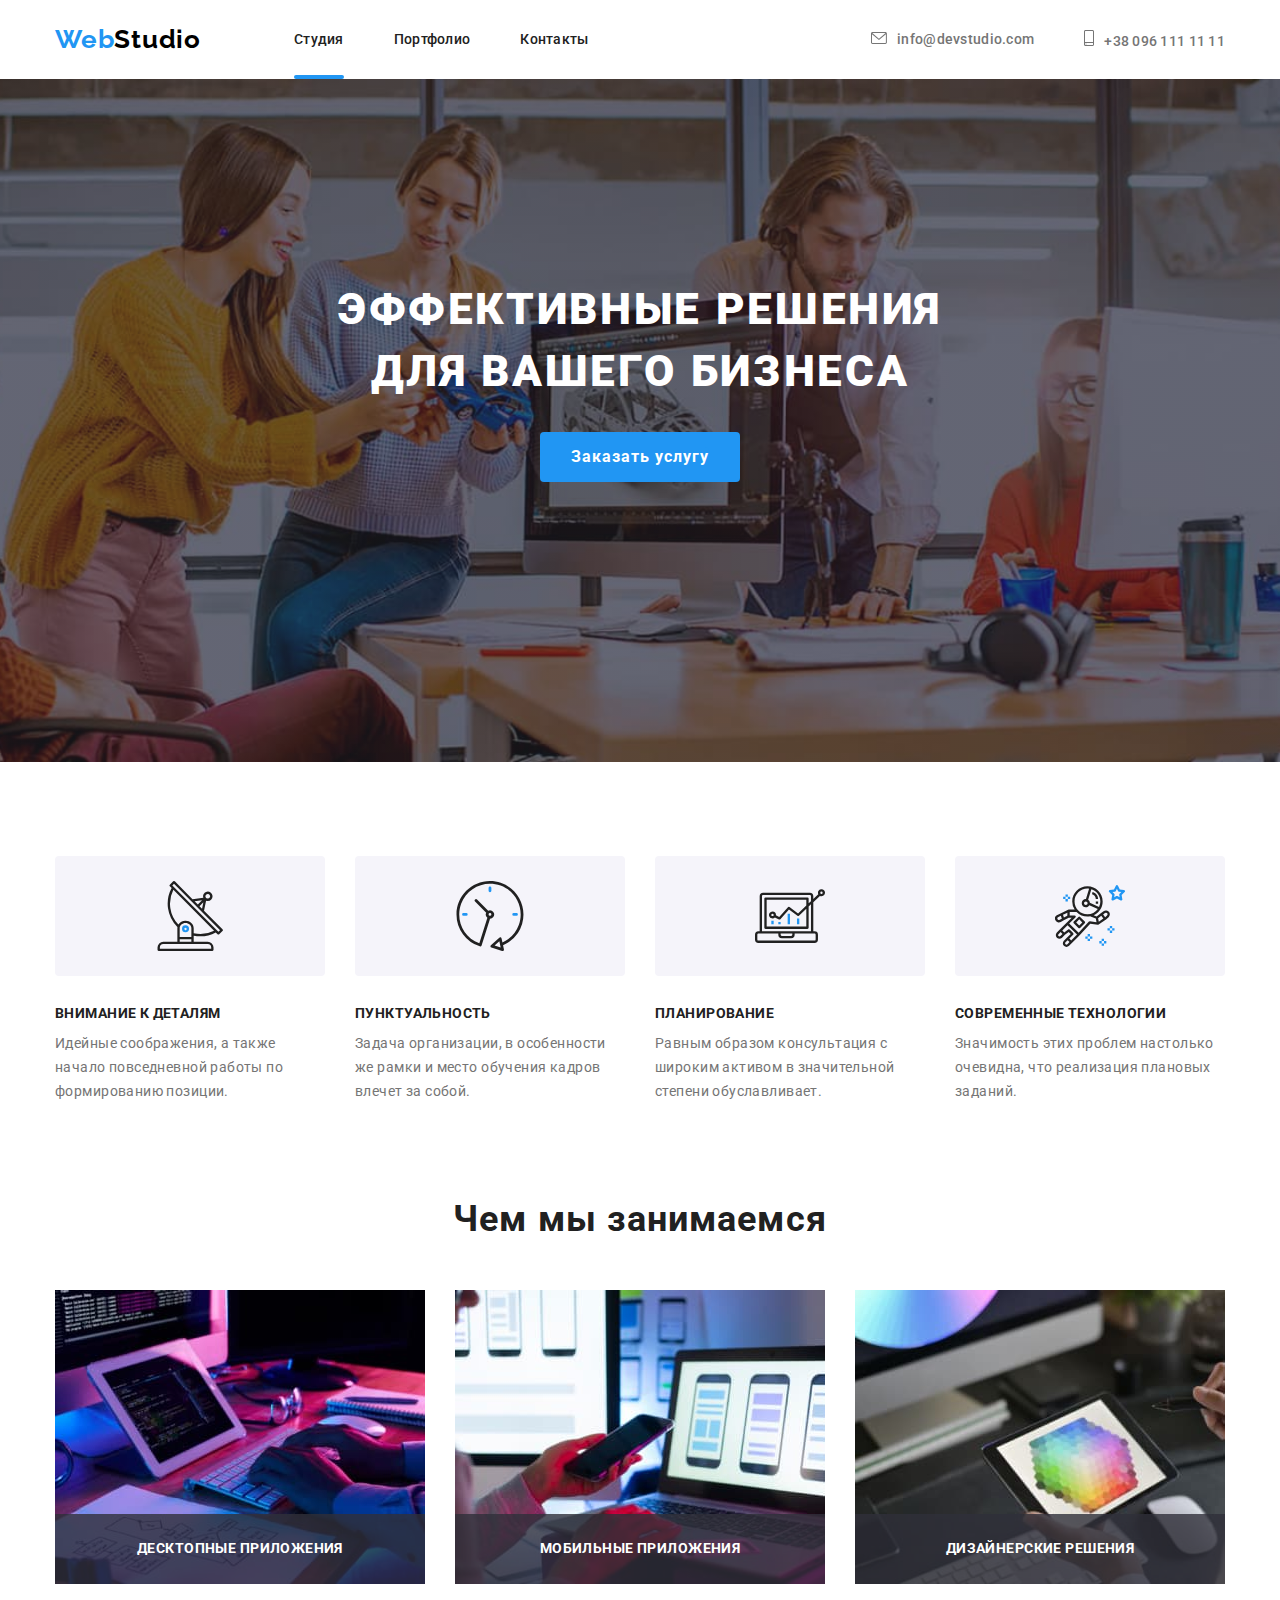
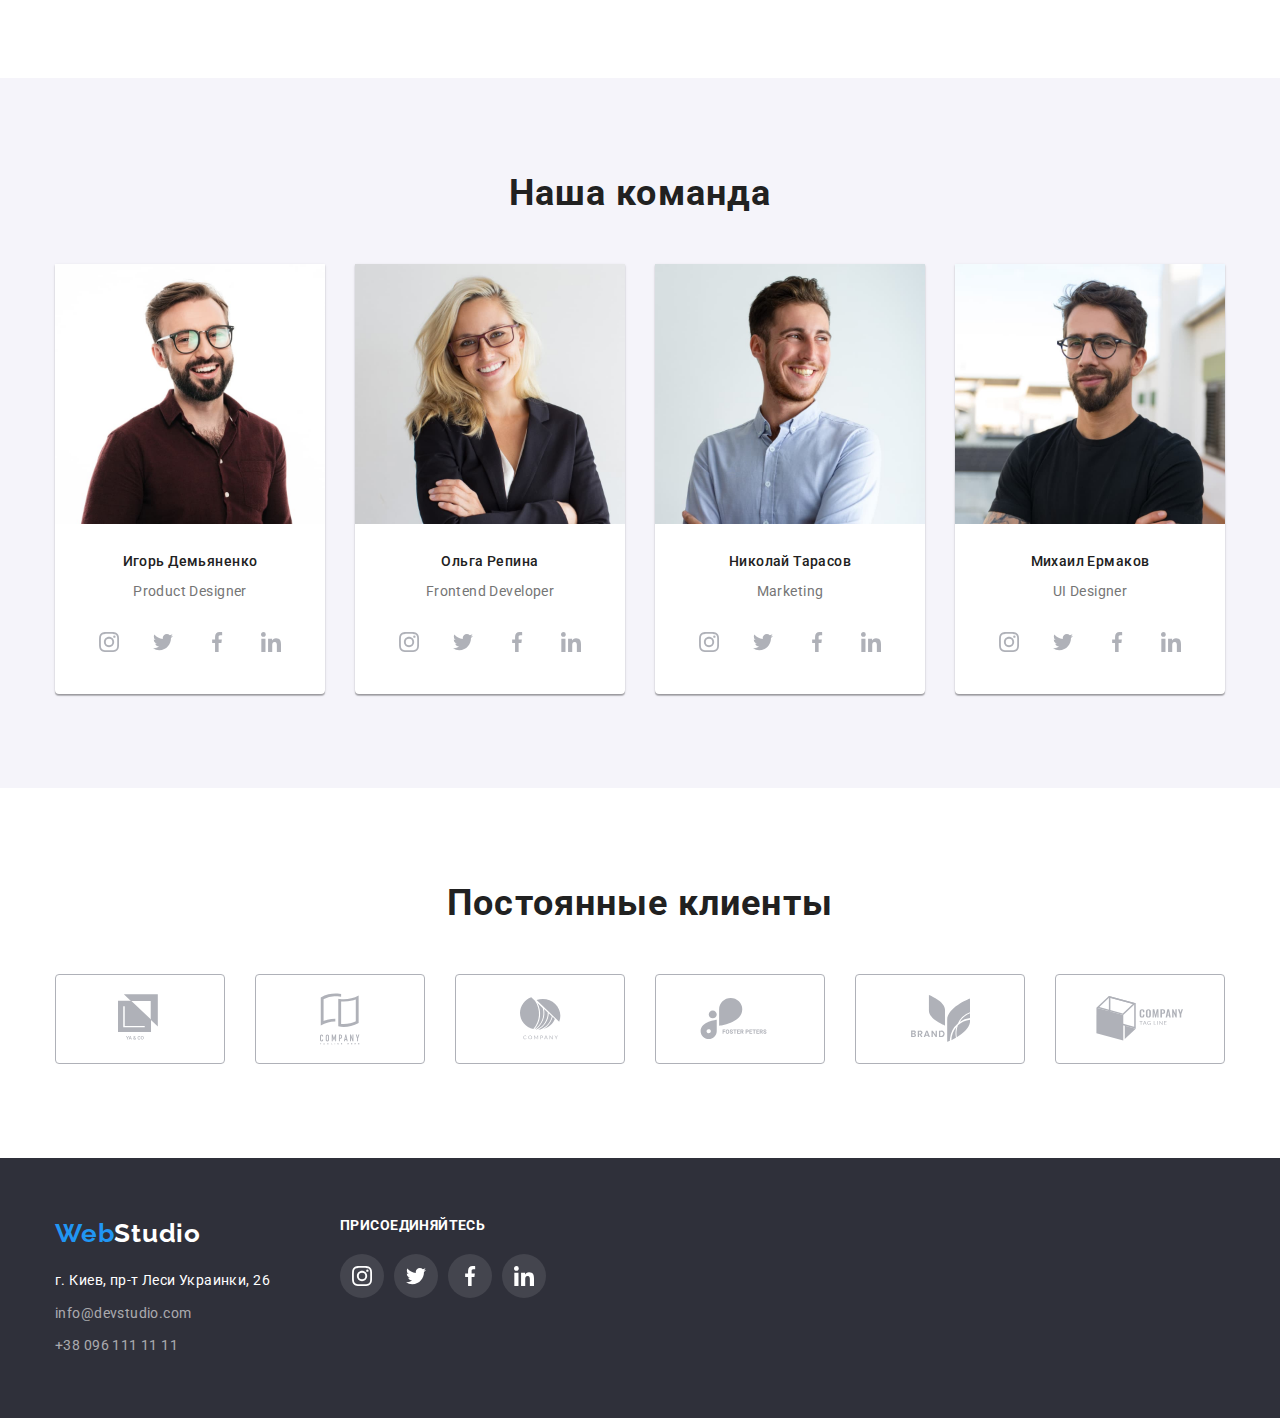
==== index.html @ 9f190685 "added clone hw5" ====
<!DOCTYPE html>
<html 
lang="ru">
<head>
<meta http-equiv="Content-Type" content="text/html;charset=UTF-8">
<title>WebStudio</title>
<link rel="stylesheet" href="https://cdnjs.cloudflare.com/ajax/libs/modern-normalize/1.0.0/modern-normalize.min.css">
<link rel="preconnect" href="https://fonts.gstatic.com">
<link href="https://fonts.googleapis.com/css2?family=Raleway:wght@700&family=Roboto:wght@400;500;700;900&display=swap" rel="stylesheet">
<link rel="stylesheet" href="./css/styles.css">      
</head>
    <body>
            <!-- Шапка сайта -->
            <header class="container">
                 <div class="site-navigation">
                         <nav>
                            <div class="logo-container">
                                <a class="logo link" href="./index.html">
                                    <p><span class="logo-part">Web</span>Studio</p>
                                </a>
                                <ul class="nav-container">
                                    <li class="send"><a class="site-nav link current-line" href="#">Студия</a></li>
                                    <li class="send"><a class="site-nav link" href="./portfolio.html">Портфолио</a></li>
                                    <li class="send"><a class="site-nav link" href="#">Контакты</a></li>
                                </ul>
                            </div>
                         </nav>
                    <div class="site-contacts">
                        <ul class="auth-nav">
                            <li class="send">
                              <a class="link"  href="mailto:info@devstudio.com">
                            <svg class="auth-icon" width="16px" height="12px">
                                <use href="./images/sprite.svg#icon-envelope"></use>
                            </svg>info@devstudio.com</a>   
                            </li>
                             <li class="send">
                                 <a class="link" href="tel:+380961111111">
                                <svg class="auth-icon" width="10px" height="16px">
                                    <use href="./images/sprite.svg#icon-smartphone"></use>
                                </svg>+38 096 111 11 11</a>
                            </li>
                        </ul>
                    </div>
                </div>
            </header>
            <main class="main">
                <!--Герой-->
                    <section class="hero"> 
                        <div class="container">
                        <h1 class="hero-title">Эффективные решения для вашего бизнеса</h1>
                        <button data-modal-open class="primary-button"><span class="primary-button">Заказать услугу</span></button>
                        </div>
                    </section>
                <!--Особенности-->
                    <section class="section-features">
                        <div class="container">
                            <h2 class="section-title about"><span class="hidden">Особенности</span></h2>
                            <ul class="features-list">
                                <li class="item"> 
                                   <div class="item-background">
                                        <svg class="icon-features" width="70px" height="70px">
                                            <use href="./images/sprite.svg#icon-Group"></use>
                                        </svg>
                                   </div>
                                    <h3 class="title">Внимание к деталям</h3>
                                    <p class="text">Идейные соображения, а также начало повседневной работы по формированию позиции.</p>
                                </li>
                                <li class="item">
                                    <div class="item-background">
                                        <svg class="icon-features" width="70" height="70">
                                            <use href="./images/sprite.svg#icon-clock-1"></use>
                                        </svg>
                                    </div>
                                    <h3 class="title">Пунктуальность</h3>
                                    <p class="text">Задача организации, в особенности же рамки и место обучения кадров влечет за собой.</p>
                                </li>
                                <li class="item"> 
                                    <div class="item-background">
                                        <svg class="icon-features" width="70" height="70">
                                            <use href="./images/sprite.svg#icon-diagram-1"></use>
                                        </svg>
                                    </div>
                                    <h3 class="title">Планирование</h3>
                                    <p class="text">Равным образом консультация с широким активом в значительной степени обуславливает.</p>
                                </li>
                                <li class="item">
                                    <div class="item-background">
                                        <svg class="icon-features" width="70px" height="70px">
                                            <use href="./images/sprite.svg#icon-astronaut-1"></use>
                                        </svg>
                                    </div>
                                    <h3 class="title">Современные технологии</h3>
                                    <p class="text">Значимость этих проблем настолько очевидна, что реализация плановых заданий.</p>
                                </li>
                            </ul>
                        </div>
                    </section>
                <!--Чем мы занимаемся-->
                    <section class="section-works">
                        <div class="container">
                        <h2 class="section-title">Чем мы занимаемся</h2>
                        <ul class="features-list">
                            <li class="item">
                                <a class="link" href="#">
                                    <img class="image" src="./images/box1-1.jpg" alt="рабочее место" width="370" height="294"></a>
                                    <div class="image-text">
                                        <div class="text-label">
                                            <p>Десктопные приложения</p>
                                        </div>
                                    </div>
                                
                            </li>
                            <li class="item">
                                <a class="link" href="#">
                                    <img class="image" src="./images/box2-1.jpg" alt="работа за ноутбуком" width="370" height="294"></a>
                                    <div class="image-text">
                                        <div class="text-label">
                                            <p>Мобильные приложения</p>
                                        </div>
                                    </div>
                            </li>
                            <li class="item">
                                <a class="link" href="#">
                                    <img class="image" src="./images/box3-1.jpg" alt="планшет в руке" width="370" height="294"></a>
                                    <div class="image-text">
                                        <div class="text-label">
                                            <p>Дизайнерские решения</p>
                                        </div>
                                    </div>
                            </li>
                        </ul>
                        </div>
                    </section>
                <!--Наша команда-->
                    <section class="section-holder">
                        <div class="container">
                            <h2 class="section-title">Наша команда</h2>
                             <div class="team">
                                <ul class="features-box">
                                    <li class="item">
                                        <img class="image" src="./images/img1-1.jpg" alt="Фото дизайнера" width="270" height="260">
                                        <h3 class="title">Игорь Демьяненко</h3>
                                        <p>Product Designer</p>
                                        <div class="features-card">
                                            <a class="icon-link" href="#">
                                                <svg class="social-link" width="20" height="20">
                                                    <use href="./images/sprite.svg#icon-instagram-g"></use>
                                                </svg>
                                            </a>
                                            <a class="icon-link" href="#">
                                                <svg class="social-link" width="20" height="20">
                                                    <use href="./images/sprite.svg#icon-twitter-1-1"></use>
                                                </svg>
                                            </a>
                                            <a class="icon-link" href="#">
                                                <svg class="social-link" width="20" height="20">
                                                    <use href="./images/sprite.svg#icon-facebook-g"></use>
                                                </svg>
                                            </a>
                                            <a class="icon-link" href="#">
                                                <svg class="social-link" width="20" height="20">
                                                    <use href="./images/sprite.svg#icon-linkedin-1"></use>
                                                </svg>
                                            </a>
                                        </div>
                                    </li>
                                     <li class="item">
                                        <img class="image" src="./images/img2-1.jpg" alt="Фото разработчика" width="270" height="260">
                                        <h3 class="title">Ольга Репина</h3>
                                        <p>Frontend Developer</p>
                                        <div class="features-card">
                                            <a class="icon-link" href="#">
                                                <svg class="social-link" width="20" height="20">
                                                    <use href="./images/sprite.svg#icon-instagram-g"></use>
                                                </svg>
                                            </a>
                                            <a class="icon-link" href="#">
                                                <svg class="social-link" width="20" height="20">
                                                    <use href="./images/sprite.svg#icon-twitter-1-1"></use>
                                                </svg>
                                            </a>
                                            <a class="icon-link" href="#">
                                                <svg class="social-link" width="20" height="20">
                                                    <use href="./images/sprite.svg#icon-facebook-g"></use>
                                                </svg>
                                            </a>
                                            <a class="icon-link" href="#">
                                                <svg class="social-link" width="20" height="20">
                                                    <use href="./images/sprite.svg#icon-linkedin-1"></use>
                                                </svg>
                                            </a>
                                        </div>
                                     </li>
                                     <li class="item">
                                        <img class="image" src="./images/img3-1.jpg" alt="Фото маркетолога" width="270" height="260">
                                        <h3 class="title">Николай Тарасов</h3>
                                        <p>Marketing</p>
                                        <div class="features-card">
                                            <a class="icon-link" href="#">
                                                <svg class="social-link" width="20" height="20">
                                                    <use href="./images/sprite.svg#icon-instagram-g"></use>
                                                </svg>
                                            </a>
                                            <a class="icon-link" href="#">
                                                <svg class="social-link" width="20" height="20">
                                                    <use href="./images/sprite.svg#icon-twitter-1-1"></use>
                                                </svg>
                                            </a>
                                            <a class="icon-link" href="#">
                                                <svg class="social-link" width="20" height="20">
                                                    <use href="./images/sprite.svg#icon-facebook-g"></use>
                                                </svg>
                                            </a>
                                            <a class="icon-link" href="#">
                                                <svg class="social-link" width="20" height="20">
                                                    <use href="./images/sprite.svg#icon-linkedin-1"></use>
                                                </svg>
                                            </a>
                                        </div>
                                     </li>
                                     <li class="item">
                                        <img class="image" src="./images/img4-1.jpg" alt="Фото UI дизайнера" width="270" height="260">
                                        <h3 class="title">Михаил Ермаков</h3>
                                        <p>UI Designer</p>
                                        <div class="features-card">
                                            <a class="icon-link" href="#">
                                                <svg class="social-link" width="20" height="20">
                                                    <use href="./images/sprite.svg#icon-instagram-g"></use>
                                                </svg>
                                            </a>
                                            <a class="icon-link" href="#">
                                                <svg class="social-link" width="20" height="20">
                                                    <use href="./images/sprite.svg#icon-twitter-1-1"></use>
                                                </svg>
                                            </a>
                                            <a class="icon-link" href="#">
                                                <svg class="social-link" width="20" height="20">
                                                    <use href="./images/sprite.svg#icon-facebook-g"></use>
                                                </svg>
                                            </a>
                                            <a class="icon-link" href="#">
                                                <svg class="social-link" width="20" height="20">
                                                    <use href="./images/sprite.svg#icon-linkedin-1"></use>
                                                </svg>
                                            </a>
                                        </div>
                                    </li>
                                </ul>
                            </div>
                        </div>
                    </section>
                <!-- Section our clients -->
                    <section class="our-clients">
                       <div class="container">
                            <h2 class="section-title">Постоянные клиенты</h2>
                            <ul class="item-clients">
                                <li class="item">
                                    <a class="icon-clients" href="">
                                        <svg class="link-card" width="44" height="49">
                                            <use  href="./images/sprite.svg#icon-logo-1"></use>
                                        </svg>
                                    </a>
                                </li>
                                <li class="item">
                                    <a class="icon-clients" href="">
                                        <svg class="link-card" width="40" height="52">
                                            <use href="./images/sprite.svg#icon-logo-2"></use>
                                        </svg>
                                    </a>
                                </li>
                                <li class="item">
                                    <a class="icon-clients" href="">
                                        <svg class="link-card" width="41" height="43">
                                            <use href="./images/sprite.svg#icon-logo-3"></use>
                                        </svg>
                                    </a>
                                </li>
                                <li class="item">
                                    <a class="icon-clients" href="">
                                        <svg class="link-card" width="80" height="42">
                                            <use  href="./images/sprite.svg#icon-logo-4"></use>
                                        </svg>
                                    </a>
                                </li>
                                <li class="item">
                                    <a class="icon-clients" href="">
                                        <svg class="link-card" width="59" height="47">
                                            <use href="./images/sprite.svg#icon-logo-5"></use>
                                        </svg>
                                    </a>
                                </li>
                                <li class="item">
                                    <a class="icon-clients" href="">
                                        <svg class="link-card" width="88" height="45">
                                            <use href="./images/sprite.svg#icon-logo-6"></use>
                                        </svg>
                                    </a>
                                </li>
                            </ul>
                       </div>
                    </section>
            </main>
            <!-- Футер -->
            <footer class="footer">
                <div class="footer-icons container">
                    <div class="footer-container ">
                        <div class="logo-container">
                            <a class="link" href="./index.html">
                                <p class="logo-sub"><span class="logo-part">Web</span>Studio</p>
                            </a>
                        </div>
                        <address class="address-container">
                            <p class="address-text">г. Киев, пр-т Леси Украинки, 26</p>
                        </address>
                        <ul class="items">
                            <li class="footer-link"><a class="item" href="mailto:info@devstudio.com">info@devstudio.com</a></li>
                            <li class="footer-link"><a class="item" href="tel:+380961111111">+38 096 111 11 11</a></li>
                        </ul>
                    </div>
                    <div class="box-icon">
                        <h2 class="part-title">присоединяйтесь</h2>
                        <ul class="footer-link">
                            <li class="footer-item">
                                <a class="part-icon" href="">
                                    <svg width="20" height="20">
                                        <use href="./images/sprite.svg#icon-instagram-w"></use>
                                    </svg>
                                </a>
                            </li>
                            <li class="footer-item">
                                <a class="part-icon" href="">
                                    <svg width="20" height="20">
                                        <use href="./images/sprite.svg#icon-twitter-1w"></use>
                                    </svg>
                                </a>
                            </li>
                            <li class="footer-item">
                                <a class="part-icon" href="">
                                    <svg width="20" height="20">
                                        <use href="./images/sprite.svg#icon-facebook-w"></use>
                                    </svg>
                                </a>
                            </li>
                            <li class="footer-item">
                                <a class="part-icon" href="">
                                    <svg width="20" height="20">
                                        <use href="./images/sprite.svg#icon-linkedin-w"></use>
                                    </svg>
                                </a>
                            </li>
                        </ul>
                    </div>
                </div>
            </footer>
             <!-- Modal window  -->
            <div class="backdrop is-hidden" data-modal>
                <div class="modal">
                    <button data-modal-close class="button-close"><svg width="30" height="30"><use href= "./images/sprite.svg#icon-close"></use></svg></button>   
                </div>
            </div>

            <script src="./js/modal.js"></script>
    </body>
</html>
---- css/styles.css ----
h1,
h2,
h3,
h4,
h5,
h6 {
  margin: 0;
}
*,
*::before,
*::after {
  box-sizing: border-box;
}
:root {
  --primary-text-color: #757575;
  --second-text-color: #ffffff;
  --title-text-color: #212121;
  --accent-color: #2196f3;
  --primary-bg-color: #ffffff;
  --second-bg-color: #2f303a;
  --section-bg-color: #f5f4fa;
  --shadow-big: 0px 1px 3px rgba(0, 0, 0, 0.12), 0px 1px 1px rgba(0, 0, 0, 0.14),
    0px 2px 1px rgba(0, 0, 0, 0.2);
  --shadow-litle: 0px 1px 1px rgba(0, 0, 0, 0.12),
    0px 4px 4px rgba(0, 0, 0, 0.06), 1px 4px 6px rgba(0, 0, 0, 0.16);
  --timing-function: cubic-bezier(0.4, 0, 0.2, 1);
}

.container {
  margin-left: auto;
  margin-right: auto;
  width: 1200px;
  padding: 0px 15px;
}

/* Стили для index.html */

/* Header */

.site-contacts {
  margin-left: auto;
  align-items: center;
  display: flex;
}
.site-navigation {
  display: flex;
}

.nav-container {
  align-items: center;
  display: flex;
  margin-left: 93px;
}
.nav-container .send + .send {
  padding-left: 50px;
}
.auth-icon {
  fill: currentColor;
  box-sizing: content-box;
  padding-right: 10px;
}

.auth-nav {
  display: flex;
  align-items: center;
}
.auth-nav .send:hover .auth-nav .send:focus {
  fill: var(--accent-color);
  margin-top: 32px;
  margin-bottom: 32px;
}
.auth-nav .send + .send {
  padding-left: 50px;
}
.auth-nav .link:hover,
.auth-nav .link:focus {
  color: var(--accent-color);
}
.auth-icon:hover,
.auth-icon:focus {
  color: var(--accent-color);
}
.logo-container {
  display: flex;
}

.auth-nav .link {
  display: block;
  color: var(--primary-text-color);
  font-weight: 500;
  font-size: 14px;
  line-height: 1.14;
  letter-spacing: 0.02em;

  transition: color 250ms var(--timing-function);
}

body {
  margin: 0;
  font-family: 'Raleway', sans-serif;
  font-family: 'Roboto', sans-serif;
  background-color: var(--primary-bg-color);
  color: var(--primary-text-color);
  font-style: normal;
  font-weight: 400;
  font-size: 14px;
  line-height: 1.7;
  letter-spacing: 0.03em;
}
ul {
  padding: 0;
  margin: 0;
  list-style: none;
}
.link {
  text-decoration: none;
}

/* logo */
.logo-container > .logo {
  align-items: center;
  padding-top: 24px;
  padding-bottom: 24px;
}
.logo-container p {
  margin: 0;
  padding: 0;
}
.logo {
  font-family: Raleway;
  font-weight: 700;
  font-size: 26px;
  line-height: 1.2;
  letter-spacing: 0.03em;
  color: #000000;
}
.logo-part {
  color: var(--accent-color);
}

/*Site-nav*/
.site-nav {
  color: var(--title-text-color);

  font-weight: 500;
  font-size: 14px;
  line-height: 1.14;
  letter-spacing: 0.02em;
}
.site-nav.link:hover,
.site-nav.link:focus {
  color: var(--accent-color);
}
.site-nav.link {
  position: relative;
  padding-top: 32px;
  padding-bottom: 32px;

  transition: color 250ms var(--timing-function);
}
.site-nav.link.current {
  color: var(--accent-color);
}
.nav-container.current-line {
  content: '';
  position: absolute;
  display: inline-block;
  bottom: 0;
  left: 0;

  width: 100%;
  height: 4px;
  border-radius: 2px;

  background-color: var(--accent-color);
}

.site-nav.link::after {
  content: '';

  display: block;
  position: absolute;
  bottom: 0;
  left: 0;

  width: 100%;
  height: 4px;
  border-radius: 2px;

  background-color: var(--accent-color);

  transition: transform 250ms var(--timing-function);
}
.site-nav.link:not(.current-line)::after {
  transform: scaleX(0);
}
.site-nav.link:hover:after,
.site-nav.link:focus:after {
  transform: scaleX(1);
}

/* Hero */

.hero {
  background-image: linear-gradient(
      to right,
      rgba(47, 48, 58, 0.4),
      rgba(47, 48, 58, 0.4)
    ),
    url(../images/Img14-1.jpg);
  background-repeat: no-repeat;
  background-size: cover;
  background-position: center;

  padding-bottom: 280px;
  padding-top: 200px;

  background-color: var(--second-bg-color);
  align-items: center;
  text-align: center;
}
.hero-title {
  display: block;
  width: 696px;
  margin: auto;
  margin-bottom: 30px;

  font-weight: 900;
  font-size: 44px;
  line-height: 1.4;
  text-align: center;
  letter-spacing: 0.06em;
  text-transform: uppercase;

  color: var(--second-text-color);
}
/* Button */
.primary-button {
  border-radius: 4px;
  border: none;
  min-width: 200px;
  height: 50px;

  font-weight: 700;
  font-size: 16px;
  line-height: 1.9;
  letter-spacing: 0.06em;
  outline: transparent;
  cursor: pointer;

  background-color: var(--accent-color);
  color: var(--second-text-color);
}

/* Sections */
.hidden {
  position: absolute;
  clip: rect(0 0 0 0);
  width: 1px;
  height: 1px;
  margin: -1px;
}

.section-holder {
  padding: 94px 0px;
  background-color: var(--section-bg-color);
}
.section-works {
  padding-bottom: 94px;
}
.section-features {
  padding-bottom: 94px;
  padding-top: 94px;
}
.container > .about {
  margin-bottom: 0px;
}
.section-title {
  margin-bottom: 50px;

  font-weight: 700;
  font-size: 36px;
  line-height: 1.17;
  text-align: center;
  letter-spacing: 0.03em;

  color: var(--title-text-color);
}
/* Features */

.item-background {
  display: flex;
  justify-content: center;
  align-items: center;
  box-sizing: content-box;
  margin-bottom: 30px;

  width: 270px;
  height: 120px;

  background-color: var(--section-bg-color);
  border-radius: 4px;
}
.features-list .item {
  position: relative;
}
.features-list .item + .item {
  margin-left: 30px;
}
.features-list {
  display: flex;
  justify-content: space-between;
}

.image {
  display: block;
}

.image-text {
  position: absolute;
  bottom: 0;
  left: 0;
  width: 100%;
  height: 70px;

  background-color: rgba(47, 48, 58, 0.8);
}
.text-label {
  position: absolute;
  top: 50%;
  left: 50%;
  transform: translate(-50%, -50%);

  font-weight: 700;
  font-size: 14px;
  line-height: 1.14;
  text-align: center;
  letter-spacing: 0.03em;
  text-transform: uppercase;

  color: var(--primary-bg-color);
}
.features-container {
  margin-bottom: 94px;
}
.features-list p {
  width: 270px;
  margin: 0;
}
.features-list .title {
  margin-bottom: 10px;

  font-weight: 700;
  font-size: 14px;
  line-height: 1.14;
  letter-spacing: 0.03em;
  text-transform: uppercase;

  color: var(--title-text-color);
}
.features-box .item + .item {
  margin-left: 30px;
}
.features-box {
  display: flex;
}
.features-box p {
  margin: 0;
}
.features-box li {
  width: 270px;
  text-align: center;

  box-shadow: var(--shadow-big);
  border-radius: 0px 0px 4px 4px;

  background-color: var(--second-text-color);
}
.features-box .image {
  margin-bottom: 30px;
}
.team p {
  margin-bottom: 16px;
}
.features-box .title {
  margin-bottom: 10px;

  font-weight: 500;
  font-size: 14px;
  line-height: 1.14;
  letter-spacing: 0.03em;

  color: var(--title-text-color);
}
.features-card .icon-link + .icon-link {
  margin-left: 10px;
}
.icon-link:hover,
.icon-link:focus {
  background-color: var(--accent-color);
  fill: var(--primary-bg-color);
  box-shadow: var(--shadow-litle);
}
.features-card {
  display: flex;

  padding-right: 32px;
  padding-left: 32px;
  padding-bottom: 30px;

  color: #afb1b8;
}

.icon-link {
  width: 44px;
  height: 44px;
  background-size: contain;
  display: flex;
  justify-content: center;
  align-items: center;
  cursor: pointer;
  border-radius: 50%;
  fill: currentColor;

  color: #afb1b8;

  transition-property: fill, color;
  transition: 250ms var(--timing-function);
}
.social-link {
  display: flex;

  justify-content: center;
  align-items: center;

  background-size: contain;
}
/* Section our clients */

.our-clients {
  padding: 94px 0px;
}
.item-clients {
  display: flex;
}
.icon-clients:hover,
.icon-clients:focus {
  border-radius: 4px;
  fill: var(--accent-color);

  box-shadow: var(--shadow-litle);
}
.icon-clients {
  width: 170px;
  height: 90px;

  background-size: contain;
  display: flex;
  justify-content: center;
  align-items: center;
  cursor: pointer;
  fill: currentColor;

  color: #afb1b8;

  transition-property: fill, color;
  transition: 250ms var(--timing-function);
}
.item-clients .item:focus,
.item-clients .item:hover {
  border: 1px solid #2196f3;
}
.item-clients .item {
  cursor: pointer;
  display: flex;

  box-sizing: border-box;
  border-radius: 4px;
  fill: currentColor;

  border: 1px solid #afb1b8;

  justify-content: center;
  align-items: center;
  width: 170px;
  height: 90px;

  transition-property: fill, color;
  transition: 250ms var(--timing-function);
}
.item-clients .item + .item {
  margin-left: 30px;
}
/* Footer */
.footer-icons {
  display: flex;
}
.box-icon {
  margin-left: 70px;
  margin-right: auto;
}
.footer-link {
  display: flex;
}

.footer-link .footer-item + .footer-item {
  margin-left: 10px;
}
.part-title {
  margin-bottom: 20px;

  font-weight: 700;
  font-size: 14px;
  line-height: 1.14;
  letter-spacing: 0.03em;
  text-transform: uppercase;

  color: var(--second-text-color);
}
.part-icon {
  width: 44px;
  height: 44px;
  border-radius: 50%;

  background-size: contain;
  display: flex;
  justify-content: center;
  align-items: center;
  cursor: pointer;
  fill: currentColor;

  background: rgba(255, 255, 255, 0.1);

  transition-property: fill, color;
  transition: 250ms var(--timing-function);
}
.part-icon:hover,
.part-icon:focus {
  background-color: var(--accent-color);

  box-shadow: var(--shadow-litle);
}
.footer-container {
  align-items: center;
  justify-content: flex-start;

  background-color: var(--second-bg-color);
}
.footer-container .item + .item {
  margin-bottom: 9px;
}
.logo-container .logo-sub {
  margin-bottom: 20px;
}
.items .footer-link:first-child {
  margin-bottom: 9px;
}

.footer {
  padding-bottom: 60px;
  padding-top: 60px;

  background-color: var(--second-bg-color);
}
.footer .item {
  text-decoration: none;
  font-weight: 400;
  font-size: 14px;
  line-height: 1.7;
  letter-spacing: 0.03em;

  color: rgba(255, 255, 255, 0.6);

  transition-property: color;
  transition: 250ms var(--timing-function);
}
.footer .item:hover,
.footer .item:hover {
  color: var(--accent-color);
}

.logo-sub {
  justify-content: flex-start;

  font-family: Raleway;
  font-weight: 700;
  font-size: 26px;
  line-height: 1.19;
  letter-spacing: 0.03em;

  color: var(--second-text-color);
}
.address-container {
  margin-bottom: 9px;
}
.address-container p {
  margin: 0;
}
.address-text {
  font-style: normal;
  font-weight: 400;
  font-size: 14px;
  line-height: 1.7;
  letter-spacing: 0.03em;

  color: var(--second-text-color);
}
/* Modal window */
.backdrop {
  position: fixed;
  width: 100%;
  height: 100%;
  top: 0;
  left: 0;

  opacity: 1;
  transition: opacity 250ms var(--timing-function);

  background-color: rgba(0, 0, 0, 0.2);
}
.backdrop.is-hidden {
  opacity: 0;
  pointer-events: none;
}
.backdrop.is-hidden .modal {
  transform: translate(-50%, -50%) scale(0.8);
}
.modal {
  position: absolute;
  top: 50%;
  left: 50%;

  width: 528px;
  height: 581px;
  padding: 20px;

  border-radius: 4px;

  box-shadow: var(--shadow-big);
  background-color: var(--primary-bg-color);

  transform: translate(-50%, -50%) scale(1);
  transition: transform 250ms var(--timing-function);
}
.button-close {
  position: absolute;
  top: 0;
  right: 0;
  width: 30px;
  height: 30px;

  align-items: center;
  display: flex;

  margin-top: 8px;
  margin-right: 8px;
  padding: 0;
  border-radius: 50%;

  fill: currentColor;
  cursor: pointer;

  background-color: var(--main-background-color);
  border: 1px solid rgba(0, 0, 0, 0.1);

  color: #000000;
}
.button-close:hover,
.button-close:focus {
  fill: var(--accent-color);
  box-shadow: var(--shadow-big);
}
/* Стили для portfolio.html */
/* Line Header */
.head-max {
  border-bottom: 1px solid #ececec;
}
/*Стили для portfolio.html */
.primary-filter {
  padding: 94px 0px;
}
.main-items {
  display: flex;
  flex-wrap: wrap;
}
.main-items .item:nth-last-child(-n + 3) {
  margin-bottom: 0px;
}
.main-items .item:nth-child(3n) {
  margin-right: 0px;
}
.item > .link:hover,
.item > .link:focus {
  box-shadow: var(--shadow-litle);
}

.main-items .item {
  width: 370px;

  margin-bottom: 30px;
  margin-right: 30px;

  border: 1px solid #eeeeee;

  background-color: var(--primary-bg-color);
}
.filter {
  justify-content: center;
  display: flex;

  padding-bottom: 50px;
}
.filter-list + .filter-list {
  margin-left: 8px;
}
.filter-list {
  font-weight: 500;
  font-size: 16px;
  line-height: 1.6;
}
.main-content {
  font-weight: 400;
  font-size: 16px;
  line-height: 1.9;
  letter-spacing: 0.03em;
}
.item-title {
  font-weight: 700;
  font-size: 18px;
  line-height: 2;
  letter-spacing: 0.06em;

  color: var(--title-text-color);
}

.picture {
  display: block;
  max-width: 100%;
  height: auto;
}
.item > .link:hover .thumb,
.item > .link:focus .thumb {
  transform: translateY(0);
}
.overlay {
  position: relative;
  overflow: hidden;
}
.thumb {
  display: inline-block;

  width: 100%;
  height: 100%;

  position: absolute;
  top: 0;
  left: 0;
  transform: translateY(100%);

  background-color: rgba(33, 150, 243, 0.9);
  opacity: 1;

  transition: transform 250ms var(--timing-function);
}

.text-box {
  width: 322px;
  margin: 0;

  position: absolute;
  top: 50%;
  left: 50%;
  transform: translate(-50%, -50%);

  font-style: normal;
  font-weight: normal;
  font-size: 18px;
  line-height: 1.6;
  letter-spacing: 0.03em;

  color: var(--primary-bg-color);
}
.main-items .link {
  max-width: 100%;

  height: auto;
  display: block;

  color: var(--primary-text-color);
}
.filter-section {
  padding: 20px 24px;
}

/* Button */
.filter-list > .button:hover,
.filter-list > .button:focus {
  cursor: pointer;

  color: var(--second-text-color);
  background-color: var(--accent-color);
  box-shadow: 0px 3px 1px rgba(0, 0, 0, 0.1), 0px 1px 2px rgba(0, 0, 0, 0.08),
    0px 2px 2px rgba(0, 0, 0, 0.12);

  transform: translateY(-0.15em);

  transition-property: color, background-color, transform;
  transition: 250ms var(--timing-function);
}
.filter-list > .button {
  min-width: 73px;
  height: 38px;

  padding: 6px 22px;
  border-radius: 4px;
  border: none;

  font-weight: 500;
  font-size: 16px;
  line-height: 1.6;
  text-align: center;
  letter-spacing: 0.03em;
  outline: transparent;

  transform: translateY(-0.15em);
}
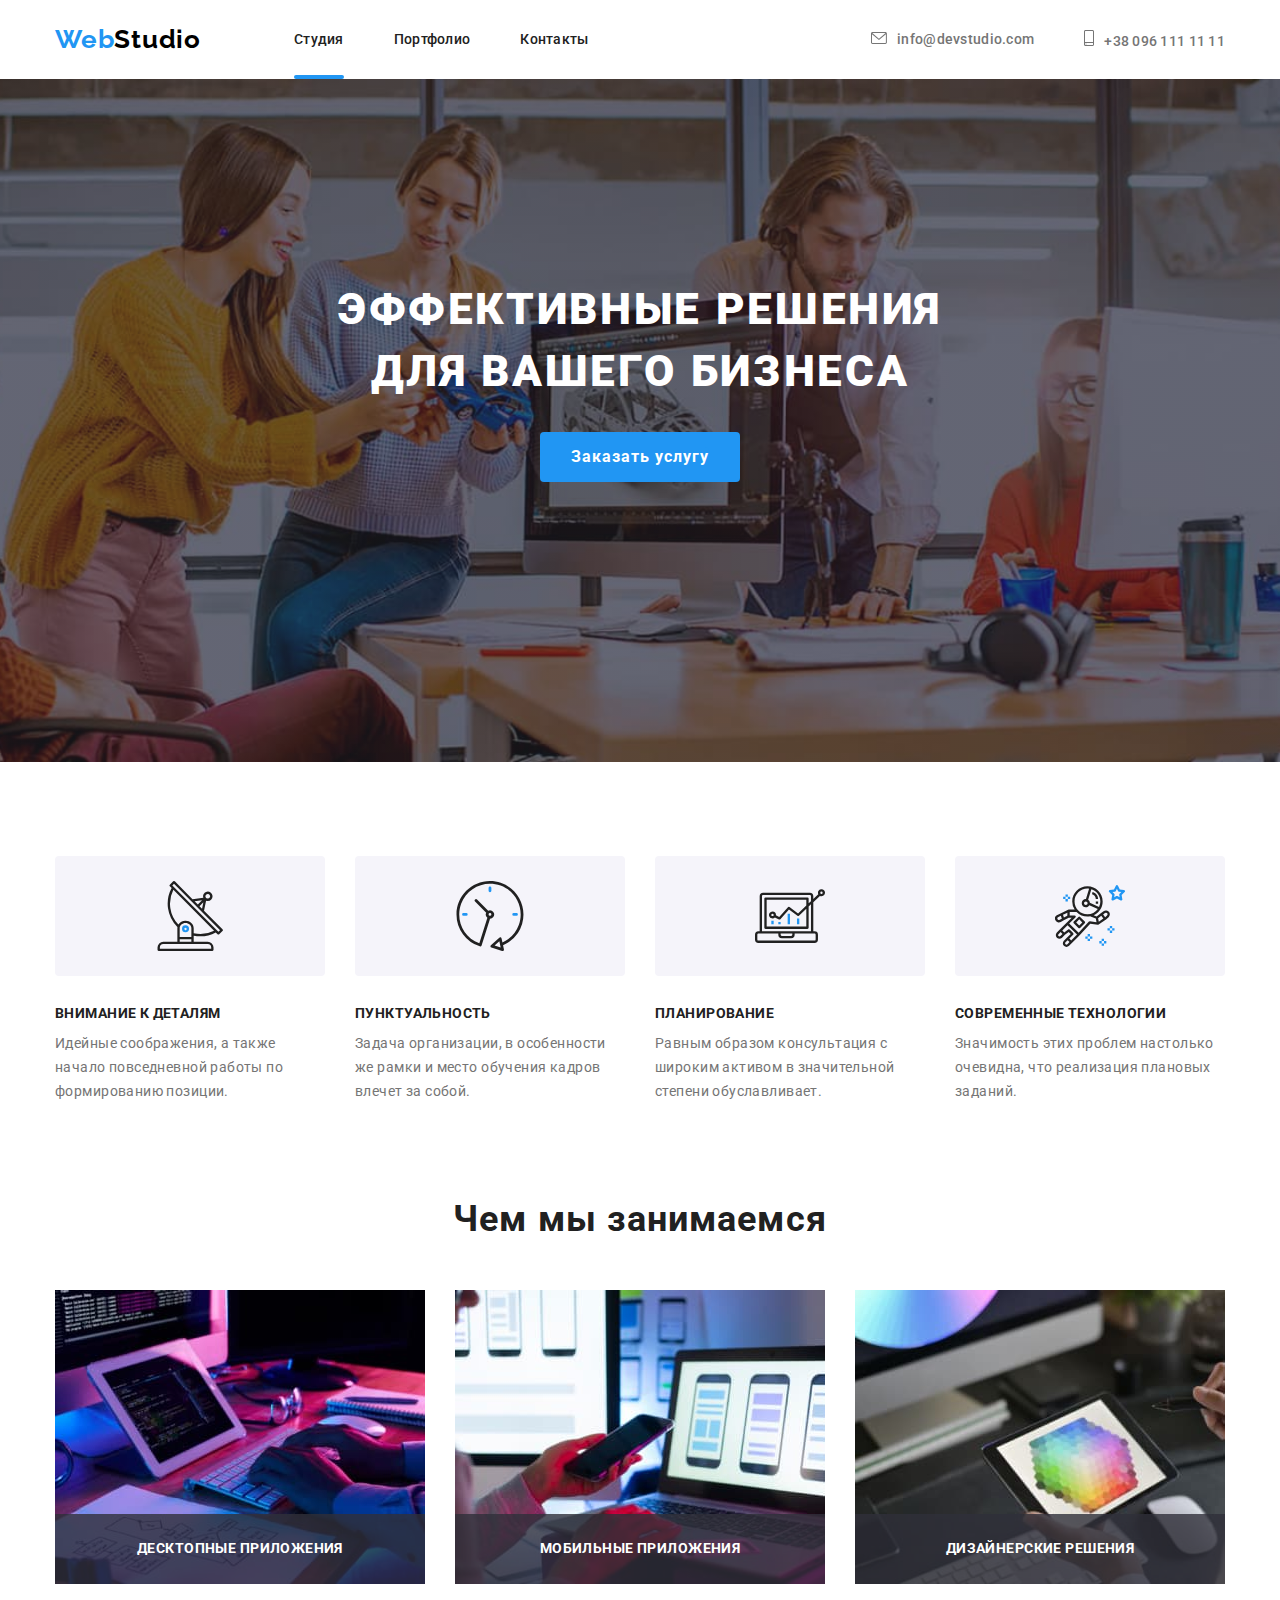
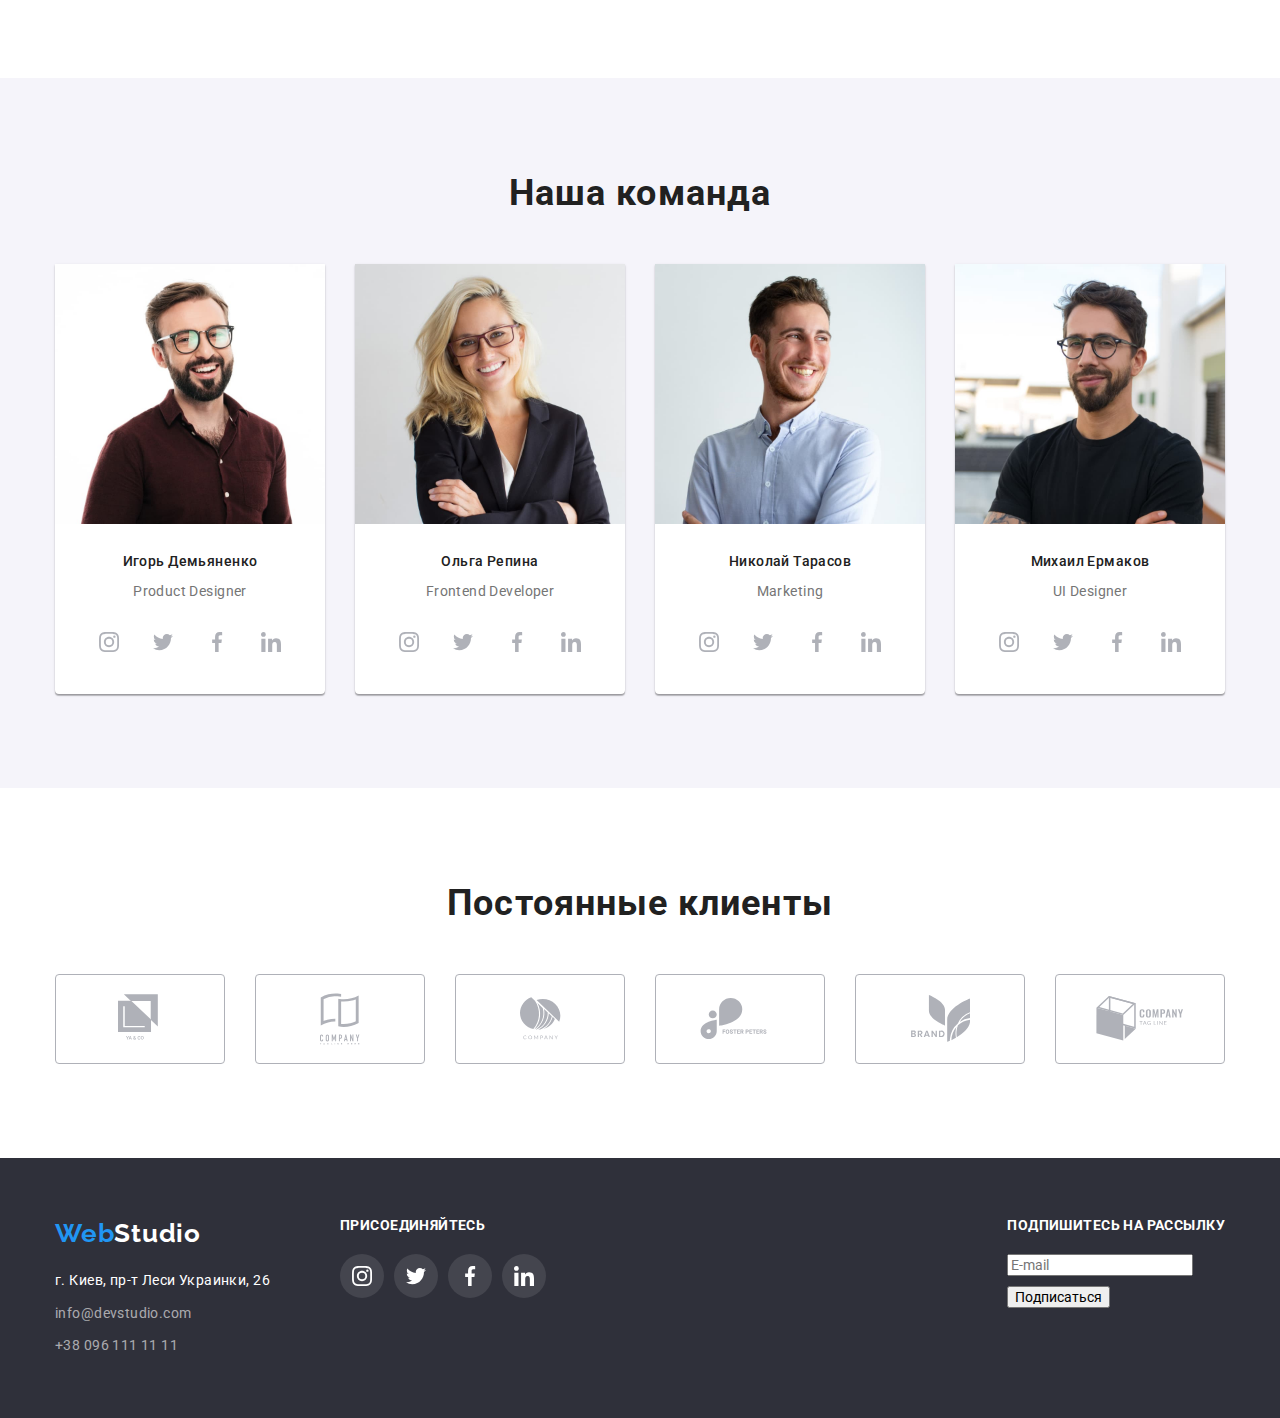
==== commit 071d848c: "fix placeholder footer form" ====
--- a/index.html
+++ b/index.html
@@ -350,7 +350,24 @@
                             </li>
                         </ul>
                     </div>
+                    <!-- Footer form  -->
+                    <div class="subcription">
+                        <h2 class="part-title">Подпишитесь на рассылку</h2>
+                        <form class="subcription-footer" name="signup_form" autocomplete="on" novalidate>
+                            <label>
+                                <input class="email-area" type="email" name="email" 
+                                placeholder="E-mail"/>
+                            </label>
+                            <div class="icon-absolute">
+                                <button class="button-blue" type="submit">Подписаться</button>
+                                <svg class="telegram-icon" width="24" height="24">
+                                    <use href="./images/sprite.svg#icon-send"></use>
+                                </svg>
+                            </div>
+                        </form>
+                    </div>
                 </div>
+                
             </footer>
              <!-- Modal window  -->
             <div class="backdrop is-hidden" data-modal>
